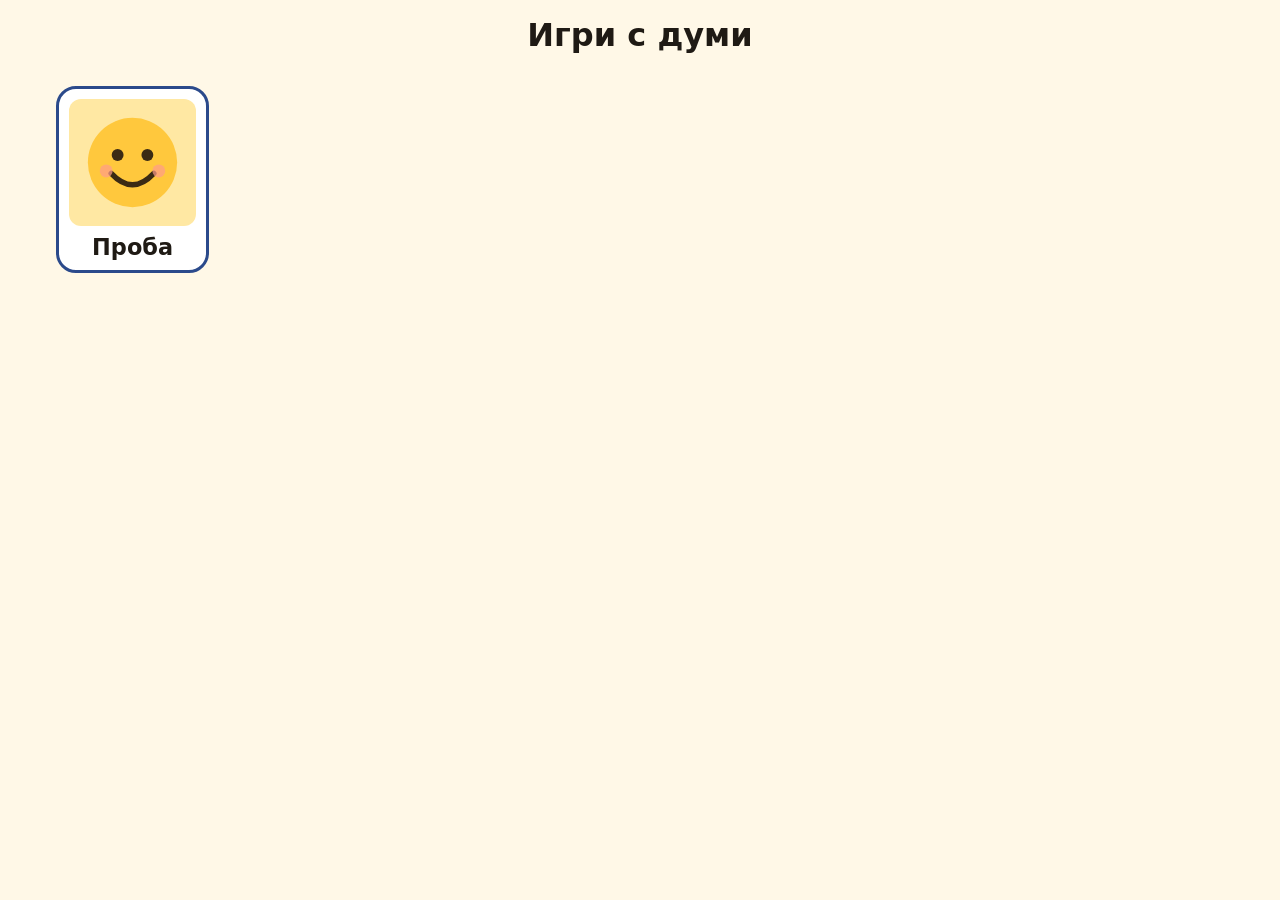
==== index.html @ b396eaa7 "feat(portal): render game tiles from games.js (T004-T009) Co-Authored-By: Claude Sonnet 5.5 <noreply" ====
<!DOCTYPE html>
<html lang="bg">
<head>
  <meta charset="utf-8">
  <meta name="viewport" content="width=device-width, initial-scale=1">
  <title>Игри с думи</title>
  <link rel="stylesheet" href="assets/portal/portal.css">
  <script defer src="games.js"></script>
  <script defer src="assets/portal/portal.js"></script>
</head>
<body>
  <h1 class="portal-title">Игри с думи</h1>
  <noscript><p>Моля, включи JavaScript, за да видиш игрите.</p></noscript>
  <main id="games"></main>
</body>
</html>
---- assets/portal/portal.css ----
/* Portal layout and tiles. System fonts only: no downloads, no third parties. */
:root {
  --bg: #fff8e7;
  --text: #1f1a14;
  --tile-bg: #ffffff;
  --tile-border: #2b4a8b;
  --accent: #1d4ed8;
  --focus: #b91c1c;
  --gutter: 16px;
}

* { box-sizing: border-box; }

html, body { margin: 0; padding: 0; }

body {
  background: var(--bg);
  color: var(--text);
  font-family: system-ui, "Segoe UI", Roboto, "Helvetica Neue", Arial, sans-serif;
  overflow-x: hidden;
}

.portal-title {
  margin: 0;
  padding: var(--gutter);
  font-size: 2rem;
  text-align: center;
}

#games {
  display: grid;
  grid-template-columns: repeat(auto-fill, minmax(140px, 1fr));
  gap: var(--gutter);
  padding: var(--gutter);
  max-width: 1200px;
  margin: 0 auto;
}

.tile {
  display: flex;
  flex-direction: column;
  align-items: center;
  gap: 8px;
  padding: 10px;
  background: var(--tile-bg);
  border: 3px solid var(--tile-border);
  border-radius: 20px;
  color: var(--text);
  text-decoration: none;
  min-width: 0;
  transition: transform 0.1s ease;
}

.tile:active { transform: scale(0.96); }

.tile:focus-visible {
  outline: 5px solid var(--focus);
  outline-offset: 3px;
}

.tile img {
  display: block;
  width: 100%;
  height: auto;
  aspect-ratio: 1;
  object-fit: cover;
  border-radius: 12px;
}

.tile-name {
  font-size: 1.4rem;
  font-weight: 700;
  text-align: center;
  overflow-wrap: anywhere;
}

/* Picture failed to load: show the name alone, larger. */
.tile--no-image { justify-content: center; min-height: 140px; }
.tile--no-image .tile-name { font-size: 1.8rem; }

noscript p {
  margin: var(--gutter);
  font-size: 1.4rem;
  text-align: center;
}
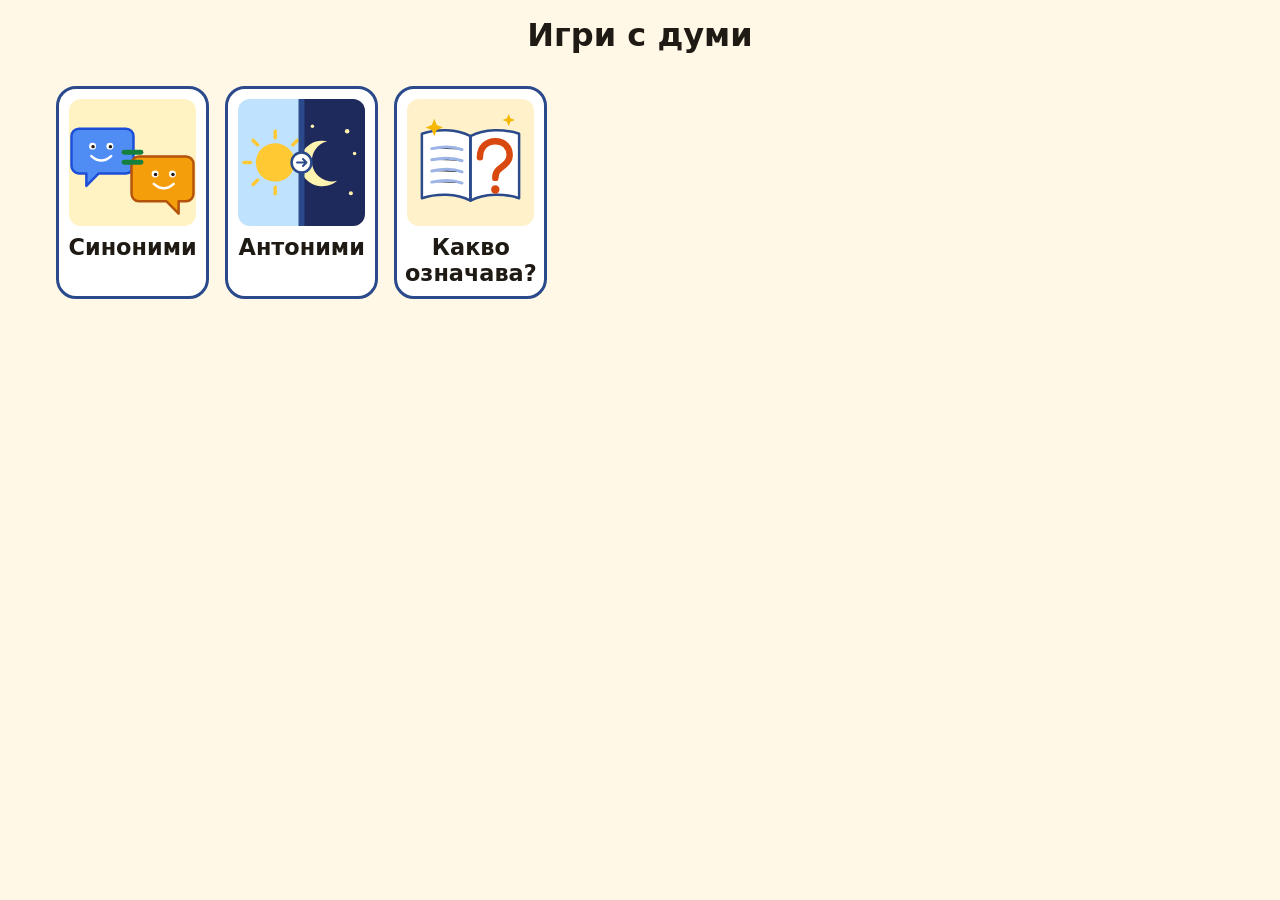
==== commit 87323c68: "Hotfix 1.0.1 Co-Authored-By: Claude Opus 5.5 <noreply@anthropic.com>" ====
--- a/index.html
+++ b/index.html
@@ -4,6 +4,7 @@
   <meta charset="utf-8">
   <meta name="viewport" content="width=device-width, initial-scale=1">
   <title>Игри с думи</title>
+  <link rel="icon" href="assets/icon.svg" type="image/svg+xml">
   <link rel="stylesheet" href="assets/portal/portal.css">
   <script defer src="games.js"></script>
   <script defer src="assets/portal/portal.js"></script>
--- a/assets/portal/portal.css
+++ b/assets/portal/portal.css
@@ -71,12 +71,12 @@
   font-size: 1.4rem;
   font-weight: 700;
   text-align: center;
-  overflow-wrap: anywhere;
+  overflow-wrap: break-word; /* break inside a word only if it cannot fit on its own line */
 }
 
-/* Picture failed to load: show the name alone, larger. */
+/* Picture failed to load: show the name alone, a little larger. */
 .tile--no-image { justify-content: center; min-height: 140px; }
-.tile--no-image .tile-name { font-size: 1.8rem; }
+.tile--no-image .tile-name { font-size: 1.5rem; }
 
 noscript p {
   margin: var(--gutter);
